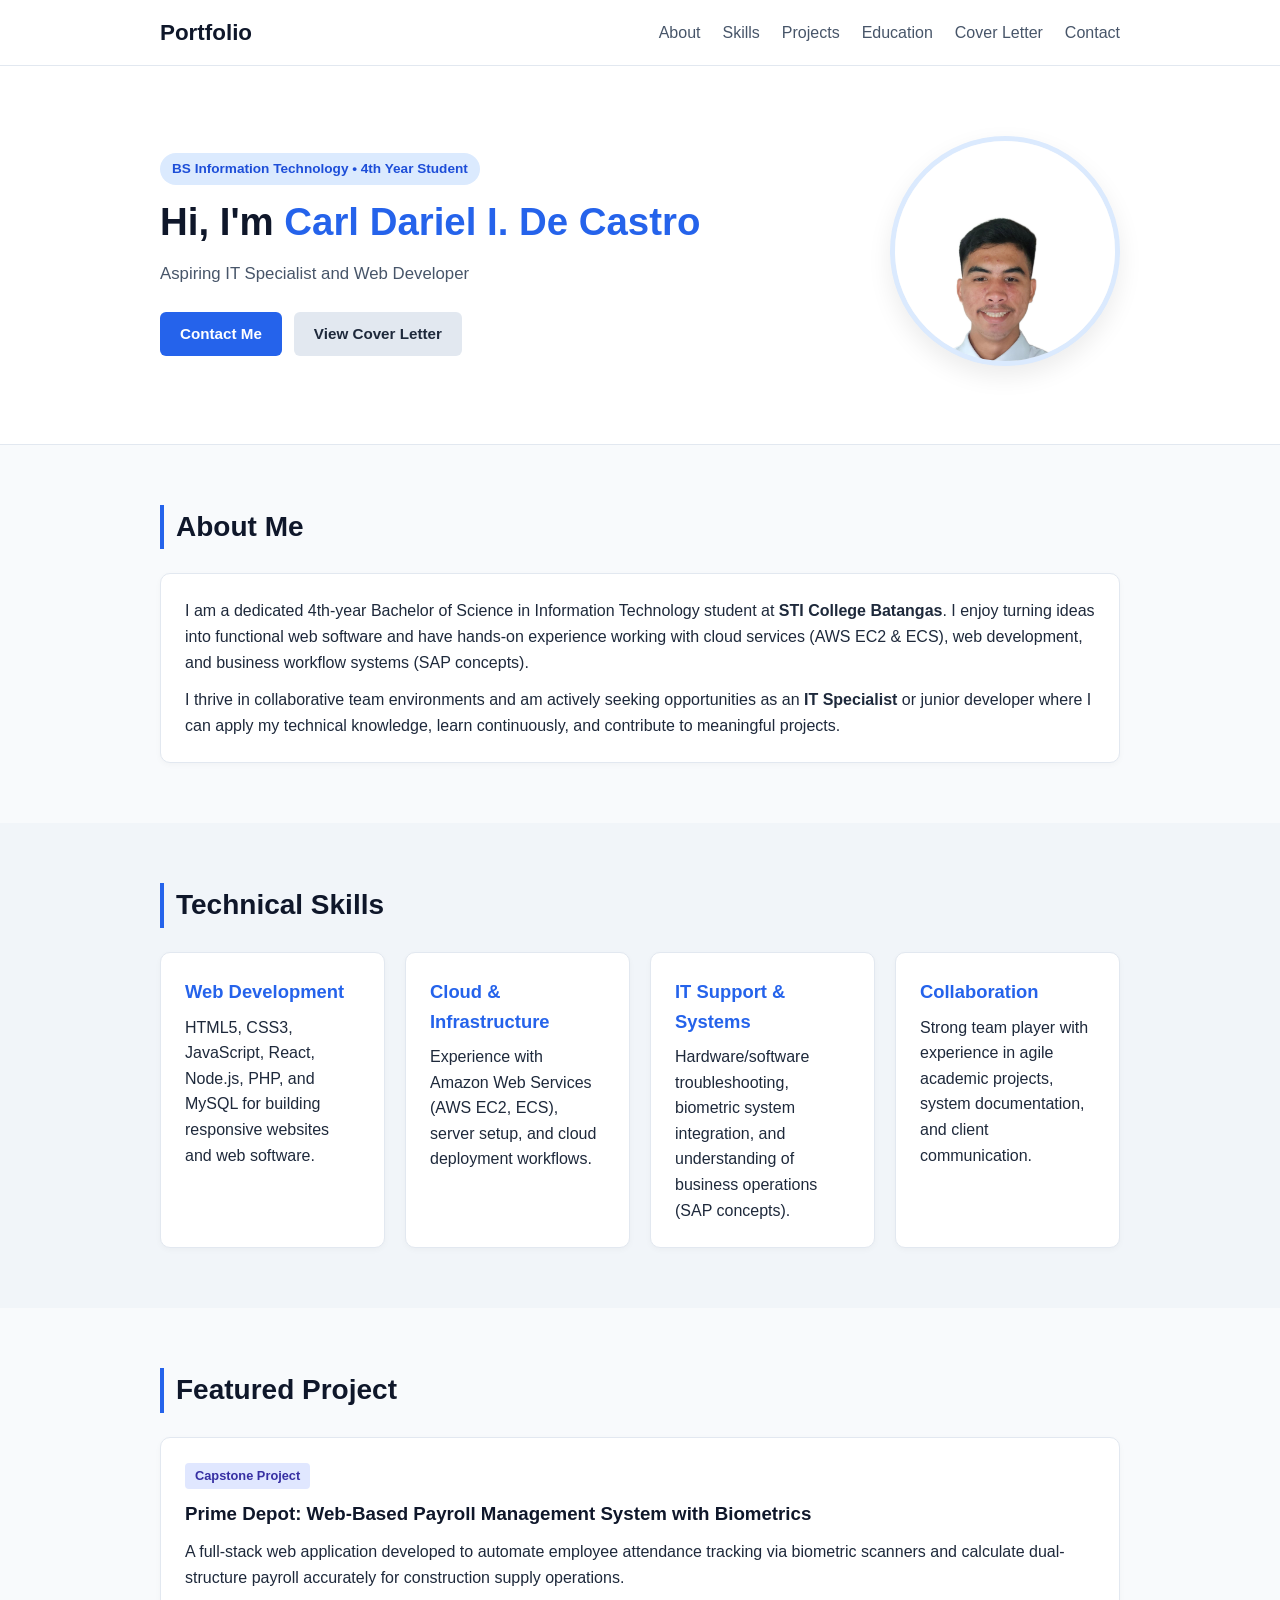
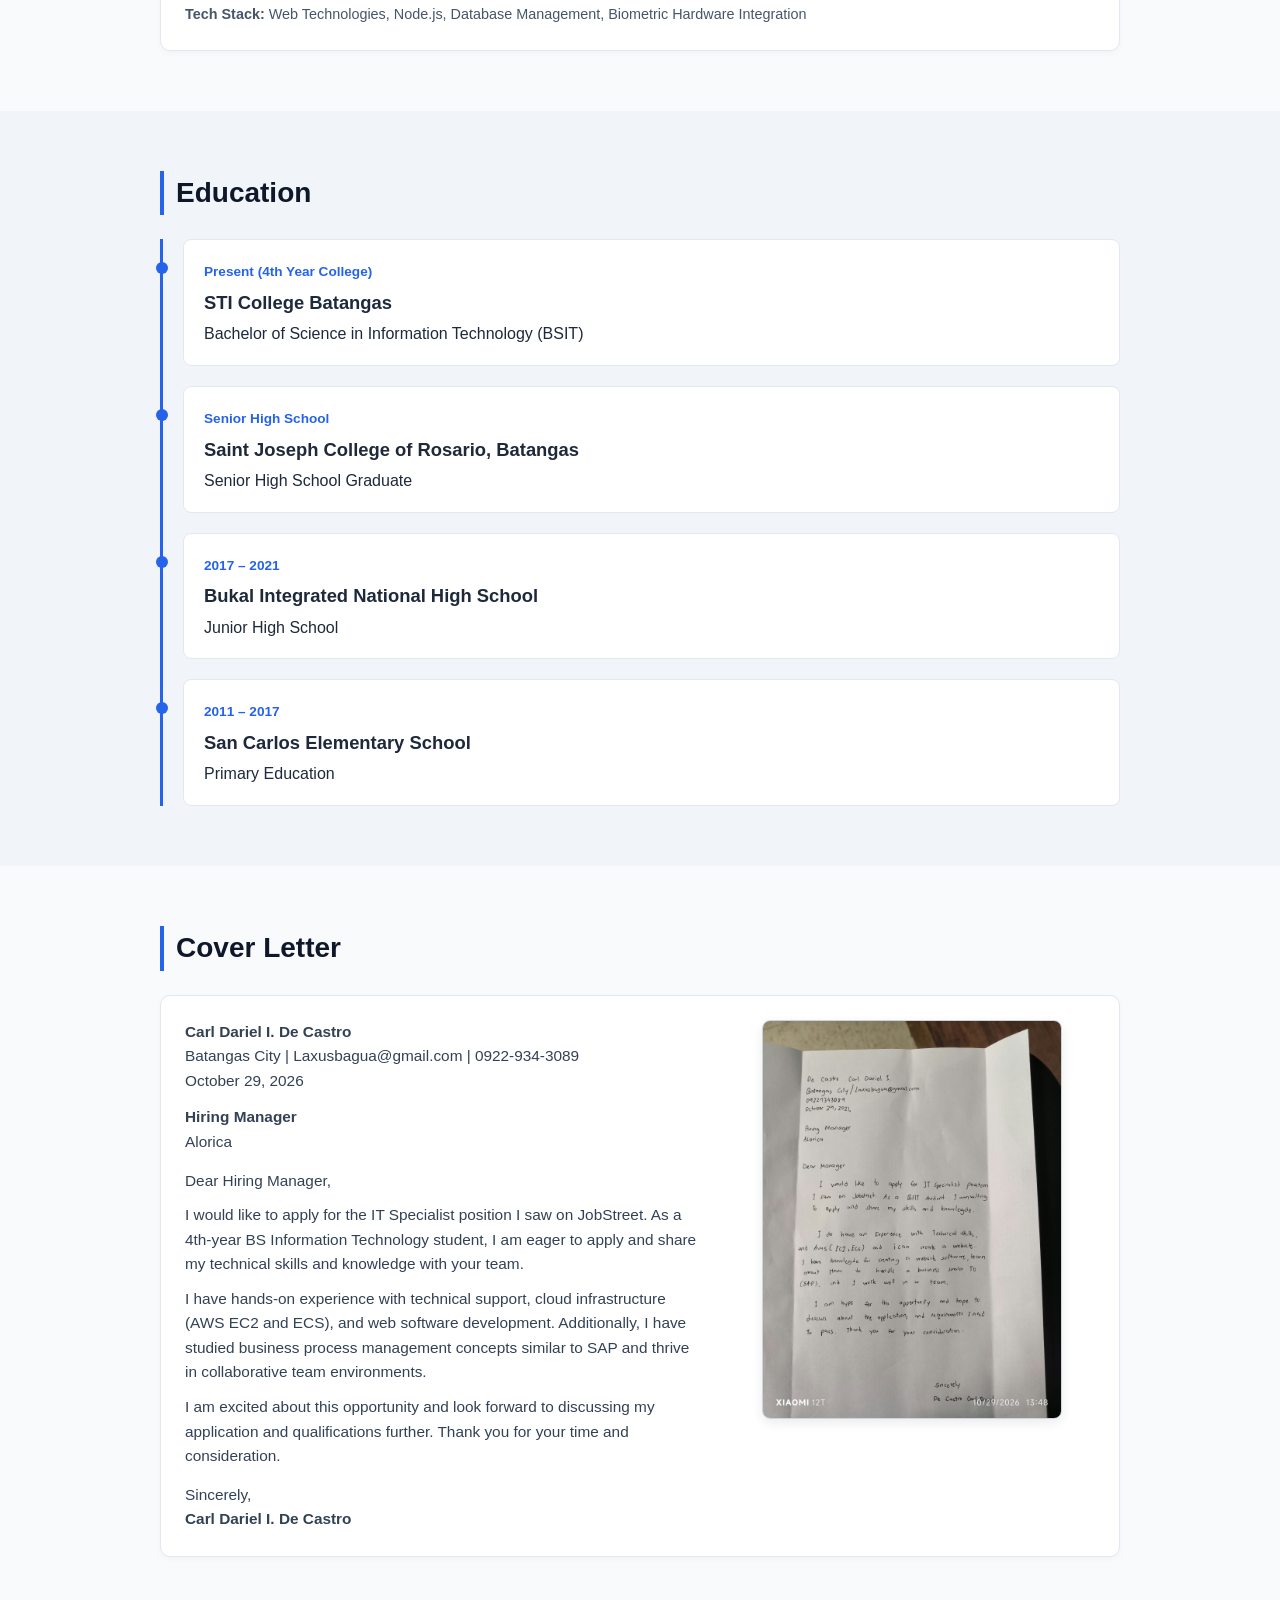
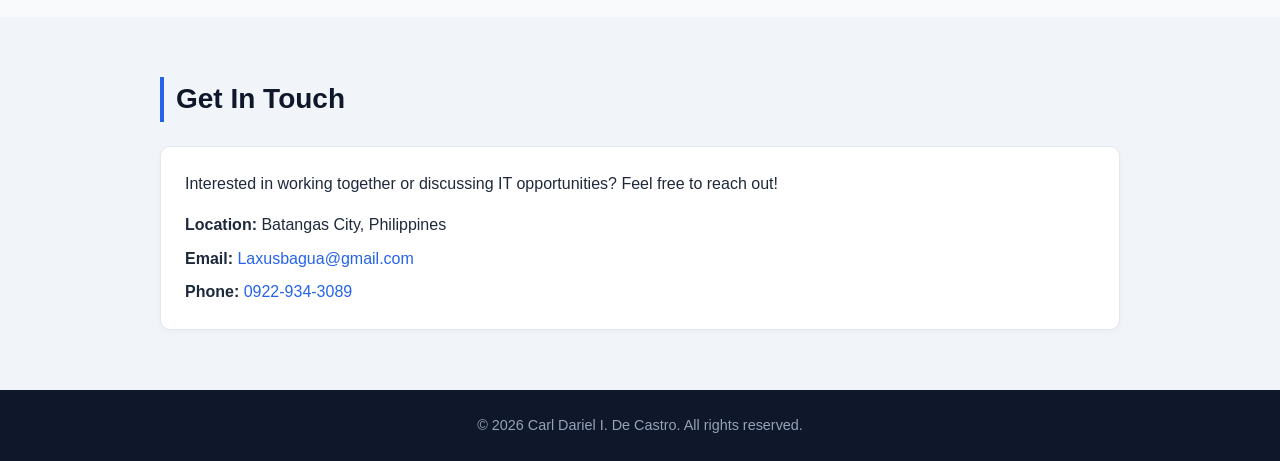
==== index.html @ c3ad3c5e "update portfolio" ====
<!DOCTYPE html>
<html lang="en">
<head>
  <meta charset="UTF-8" />
  <meta name="viewport" content="width=device-width, initial-scale=1.0" />
  <title>Carl Dariel I. De Castro | Portfolio</title>
  <link rel="stylesheet" href="style.css" />
</head>
<body>

  <!-- Navigation -->
  <header class="navbar">
    <div class="container nav-content">
      <a href="#home" class="logo">Portfolio<span></span></a>
      <nav>
        <ul class="nav-links">
          <li><a href="#about">About</a></li>
          <li><a href="#skills">Skills</a></li>
          <li><a href="#projects">Projects</a></li>
          <li><a href="#education">Education</a></li>
          <li><a href="#cover-letter">Cover Letter</a></li>
          <li><a href="#contact">Contact</a></li>
        </ul>
      </nav>
    </div>
  </header>

  <!-- Hero Section -->
  <section id="home" class="hero">
    <div class="container hero-grid">
      <div class="hero-text">
        <p class="badge">BS Information Technology • 4th Year Student</p>
        <h1>Hi, I'm <span>Carl Dariel I. De Castro</span></h1>
        <p class="subtitle">
          Aspiring IT Specialist and Web Developer
        </p>
        <div class="hero-buttons">
          <a href="#contact" class="btn primary">Contact Me</a>
          <a href="#cover-letter" class="btn secondary">View Cover Letter</a>
        </div>
      </div>
      <div class="hero-image">
        <!-- Make sure Profile.jpg is in the same folder -->
        <img src="Profile.jpg" alt="Carl Dariel I. De Castro" />
      </div>
    </div>
  </section>

  <!-- About Section -->
  <section id="about" class="section">
    <div class="container">
      <h2 class="section-title">About Me</h2>
      <div class="card">
        <p>
          I am a dedicated 4th-year Bachelor of Science in Information Technology student at 
          <strong>STI College Batangas</strong>. I enjoy turning ideas into functional web software 
          and have hands-on experience working with cloud services (AWS EC2 & ECS), web development, 
          and business workflow systems (SAP concepts).
        </p>
        <p style="margin-top: 12px;">
          I thrive in collaborative team environments and am actively seeking opportunities as an 
          <strong>IT Specialist</strong> or junior developer where I can apply my technical knowledge, 
          learn continuously, and contribute to meaningful projects.
        </p>
      </div>
    </div>
  </section>

  <!-- Skills Section -->
  <section id="skills" class="section alt-bg">
    <div class="container">
      <h2 class="section-title">Technical Skills</h2>
      <div class="skills-grid">
        <div class="card skill-card">
          <h3>Web Development</h3>
          <p>HTML5, CSS3, JavaScript, React, Node.js, PHP, and MySQL for building responsive websites and web software.</p>
        </div>
        <div class="card skill-card">
          <h3>Cloud & Infrastructure</h3>
          <p>Experience with Amazon Web Services (AWS EC2, ECS), server setup, and cloud deployment workflows.</p>
        </div>
        <div class="card skill-card">
          <h3>IT Support & Systems</h3>
          <p>Hardware/software troubleshooting, biometric system integration, and understanding of business operations (SAP concepts).</p>
        </div>
        <div class="card skill-card">
          <h3>Collaboration</h3>
          <p>Strong team player with experience in agile academic projects, system documentation, and client communication.</p>
        </div>
      </div>
    </div>
  </section>

  <!-- Projects Section -->
  <section id="projects" class="section">
    <div class="container">
      <h2 class="section-title">Featured Project</h2>
      <div class="card project-card">
        <span class="tag">Capstone Project</span>
        <h3>Prime Depot: Web-Based Payroll Management System with Biometrics</h3>
        <p>
          A full-stack web application developed to automate employee attendance tracking via biometric scanners 
          and calculate dual-structure payroll accurately for construction supply operations.
        </p>
        <p class="tech-stack"><strong>Tech Stack:</strong> Web Technologies, Node.js, Database Management, Biometric Hardware Integration</p>
      </div>
    </div>
  </section>

  <!-- Education Timeline -->
  <section id="education" class="section alt-bg">
    <div class="container">
      <h2 class="section-title">Education</h2>
      <div class="timeline">
        <div class="timeline-item">
          <span class="year">Present (4th Year College)</span>
          <h3>STI College Batangas</h3>
          <p>Bachelor of Science in Information Technology (BSIT)</p>
        </div>
        <div class="timeline-item">
          <span class="year">Senior High School</span>
          <h3>Saint Joseph College of Rosario, Batangas</h3>
          <p>Senior High School Graduate</p>
        </div>
        <div class="timeline-item">
          <span class="year">2017 – 2021</span>
          <h3>Bukal Integrated National High School</h3>
          <p>Junior High School</p>
        </div>
        <div class="timeline-item">
          <span class="year">2011 – 2017</span>
          <h3>San Carlos Elementary School</h3>
          <p>Primary Education</p>
        </div>
      </div>
    </div>
  </section>

  <!-- Cover Letter Section -->
  <section id="cover-letter" class="section">
    <div class="container">
      <h2 class="section-title">Cover Letter</h2>
      <div class="card cover-letter-grid">
        <div class="letter-text">
          <p class="letter-meta">
            <strong>Carl Dariel I. De Castro</strong><br />
            Batangas City | Laxusbagua@gmail.com | 0922-934-3089<br />
            October 29, 2026
          </p>
          <p class="letter-meta" style="margin-top: 12px;">
            <strong>Hiring Manager</strong><br />
            Alorica
          </p>
          <p style="margin-top: 14px;">Dear Hiring Manager,</p>
          <p style="margin-top: 10px;">
            I would like to apply for the IT Specialist position I saw on JobStreet. As a 4th-year BS Information Technology student, I am eager to apply and share my technical skills and knowledge with your team.
          </p>
          <p style="margin-top: 10px;">
            I have hands-on experience with technical support, cloud infrastructure (AWS EC2 and ECS), and web software development. Additionally, I have studied business process management concepts similar to SAP and thrive in collaborative team environments.
          </p>
          <p style="margin-top: 10px;">
            I am excited about this opportunity and look forward to discussing my application and qualifications further. Thank you for your time and consideration.
          </p>
          <p style="margin-top: 14px;">
            Sincerely,<br />
            <strong>Carl Dariel I. De Castro</strong>
          </p>
        </div>

        <div class="letter-image">
            <img src="coverletter.jpg" alt="Handwritten Cover Letter" />
          </a>
        </div>
      </div>
    </div>
  </section>

  <!-- Contact Section -->
  <section id="contact" class="section alt-bg">
    <div class="container">
      <h2 class="section-title">Get In Touch</h2>
      <div class="card contact-card">
        <p>Interested in working together or discussing IT opportunities? Feel free to reach out!</p>
        <div class="contact-info">
          <p><strong>Location:</strong> Batangas City, Philippines</p>
          <p><strong>Email:</strong> <a href="mailto:Laxusbagua@gmail.com">Laxusbagua@gmail.com</a></p>
          <p><strong>Phone:</strong> <a href="tel:09229343089">0922-934-3089</a></p>
        </div>
      </div>
    </div>
  </section>

  <!-- Footer -->
  <footer>
    <p>&copy; 2026 Carl Dariel I. De Castro. All rights reserved.</p>
  </footer>

</body>
</html>
---- style.css ----
/* Reset & Base Styles */
* {
  margin: 0;
  padding: 0;
  box-sizing: border-box;
  font-family: 'Segoe UI', Tahoma, Geneva, Verdana, sans-serif;
}

html {
  scroll-behavior: smooth;
}

body {
  background-color: #f8fafc;
  color: #1e293b;
  line-height: 1.6;
}

.container {
  max-width: 1000px;
  margin: 0 auto;
  padding: 0 20px;
}

/* Navbar */
.navbar {
  background: #ffffff;
  border-bottom: 1px solid #e2e8f0;
  position: sticky;
  top: 0;
  z-index: 100;
}

.nav-content {
  display: flex;
  justify-content: space-between;
  align-items: center;
  height: 65px;
}

.logo {
  font-size: 1.4rem;
  font-weight: 700;
  color: #0f172a;
  text-decoration: none;
}

.logo span {
  color: #2563eb;
}

.nav-links {
  list-style: none;
  display: flex;
  gap: 22px;
}

.nav-links a {
  text-decoration: none;
  color: #475569;
  font-weight: 500;
  transition: color 0.2s;
}

.nav-links a:hover {
  color: #2563eb;
}

/* Hero Section */
.hero {
  padding: 70px 0;
  background: #ffffff;
  border-bottom: 1px solid #e2e8f0;
}

.hero-grid {
  display: flex;
  align-items: center;
  justify-content: space-between;
  gap: 40px;
  flex-wrap: wrap;
}

.hero-text {
  flex: 1;
  min-width: 280px;
}

.badge {
  display: inline-block;
  background: #dbeafe;
  color: #1d4ed8;
  padding: 5px 12px;
  border-radius: 20px;
  font-size: 0.85rem;
  font-weight: 600;
  margin-bottom: 14px;
}

.hero-text h1 {
  font-size: 2.4rem;
  color: #0f172a;
  line-height: 1.2;
  margin-bottom: 16px;
}

.hero-text h1 span {
  color: #2563eb;
}

.subtitle {
  font-size: 1.05rem;
  color: #475569;
  margin-bottom: 24px;
}

.hero-buttons {
  display: flex;
  gap: 12px;
}

.btn {
  padding: 10px 20px;
  border-radius: 6px;
  text-decoration: none;
  font-weight: 600;
  font-size: 0.95rem;
  transition: 0.2s;
}

.btn.primary {
  background: #2563eb;
  color: #ffffff;
}

.btn.primary:hover {
  background: #1d4ed8;
}

.btn.secondary {
  background: #e2e8f0;
  color: #1e293b;
}

.btn.secondary:hover {
  background: #cbd5e1;
}

.hero-image img {
  width: 230px;
  height: 230px;
  object-fit: cover;
  object-position: top;
  border-radius: 50%;
  border: 5px solid #dbeafe;
  box-shadow: 0 10px 25px rgba(0, 0, 0, 0.08);
  background-color: #f1f5f9;
}

/* Sections & Cards */
.section {
  padding: 60px 0;
}

.alt-bg {
  background: #f1f5f9;
}

.section-title {
  font-size: 1.75rem;
  color: #0f172a;
  margin-bottom: 24px;
  border-left: 4px solid #2563eb;
  padding-left: 12px;
}

.card {
  background: #ffffff;
  padding: 24px;
  border-radius: 10px;
  border: 1px solid #e2e8f0;
  box-shadow: 0 2px 6px rgba(0, 0, 0, 0.03);
}

/* Skills Grid */
.skills-grid {
  display: grid;
  grid-template-columns: repeat(auto-fit, minmax(220px, 1fr));
  gap: 20px;
}

.skill-card h3 {
  color: #2563eb;
  margin-bottom: 8px;
  font-size: 1.15rem;
}

/* Project Card */
.tag {
  display: inline-block;
  background: #e0e7ff;
  color: #3730a3;
  font-size: 0.8rem;
  font-weight: 600;
  padding: 3px 10px;
  border-radius: 4px;
  margin-bottom: 10px;
}

.project-card h3 {
  margin-bottom: 10px;
  color: #0f172a;
}

.tech-stack {
  margin-top: 12px;
  font-size: 0.9rem;
  color: #475569;
}

/* Education Timeline */
.timeline {
  border-left: 3px solid #2563eb;
  padding-left: 20px;
  display: flex;
  flex-direction: column;
  gap: 20px;
}

.timeline-item {
  background: #ffffff;
  padding: 18px 20px;
  border-radius: 8px;
  border: 1px solid #e2e8f0;
  position: relative;
}

.timeline-item::before {
  content: '';
  width: 12px;
  height: 12px;
  background: #2563eb;
  border-radius: 50%;
  position: absolute;
  left: -28px;
  top: 22px;
}

.year {
  font-size: 0.85rem;
  font-weight: 600;
  color: #2563eb;
}

.timeline-item h3 {
  font-size: 1.15rem;
  margin: 4px 0;
}

/* Contact */
.contact-info {
  margin-top: 16px;
  display: flex;
  flex-direction: column;
  gap: 8px;
}

.contact-info a {
  color: #2563eb;
  text-decoration: none;
}

.contact-info a:hover {
  text-decoration: underline;
}

/* Footer */
footer {
  text-align: center;
  padding: 24px;
  background: #0f172a;
  color: #94a3b8;
  font-size: 0.9rem;
}

/* Mobile Adjustments */
@media (max-width: 650px) {
  .nav-links {
    display: none;
  }
  .hero-grid {
    flex-direction: column-reverse;
    text-align: center;
  }
  .hero-buttons {
    justify-content: center;
  }
}
/* Cover Letter Layout */
.cover-letter-grid {
  display: flex;
  gap: 30px;
  align-items: flex-start;
  flex-wrap: wrap;
}

.letter-text {
  flex: 1.4;
  min-width: 280px;
  font-size: 0.96rem;
  color: #334155;
}

.letter-image {
  flex: 1;
  min-width: 240px;
  text-align: center;
}

.letter-image img {
  width: 100%;
  max-width: 300px;
  border-radius: 8px;
  border: 1px solid #cbd5e1;
  box-shadow: 0 4px 12px rgba(0, 0, 0, 0.08);
  transition: transform 0.2s;
}

.letter-image img:hover {
  transform: scale(1.02);
}

.caption {
  font-size: 0.8rem;
  color: #64748b;
  margin-top: 8px;
}
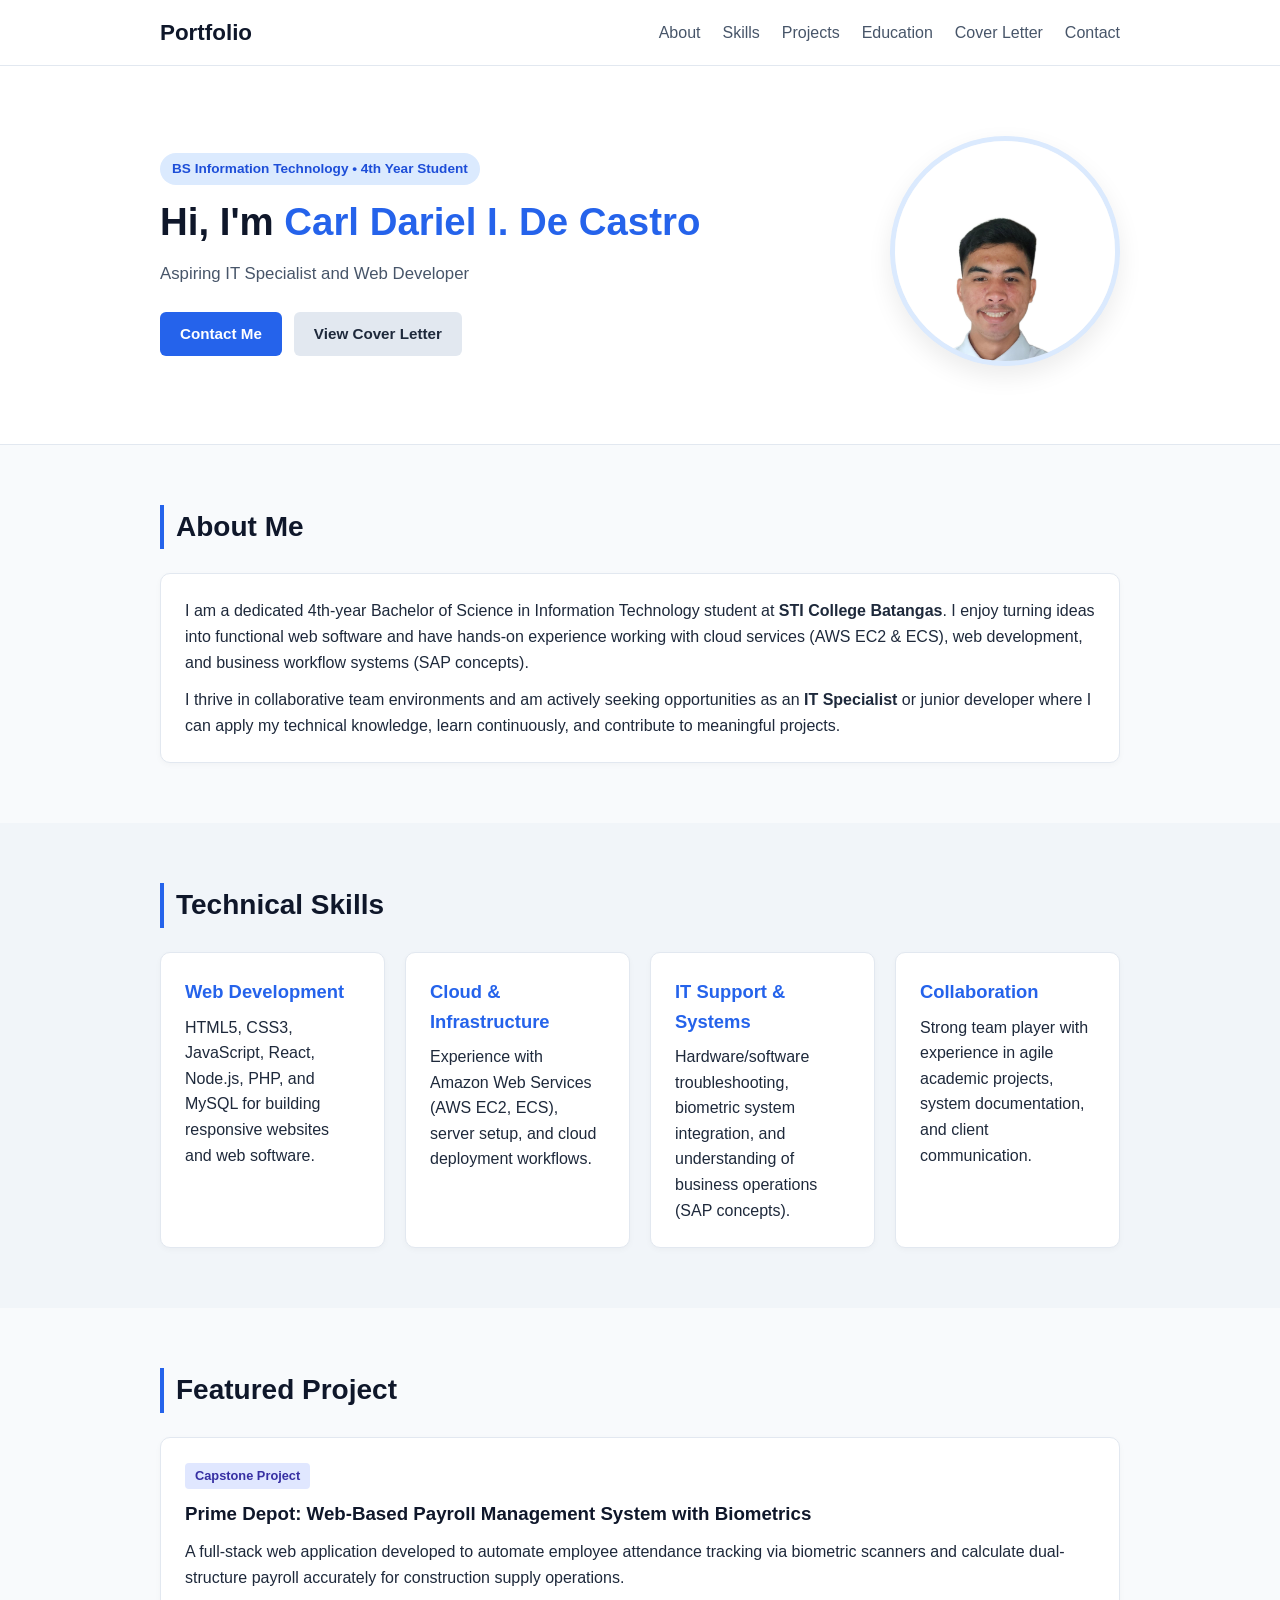
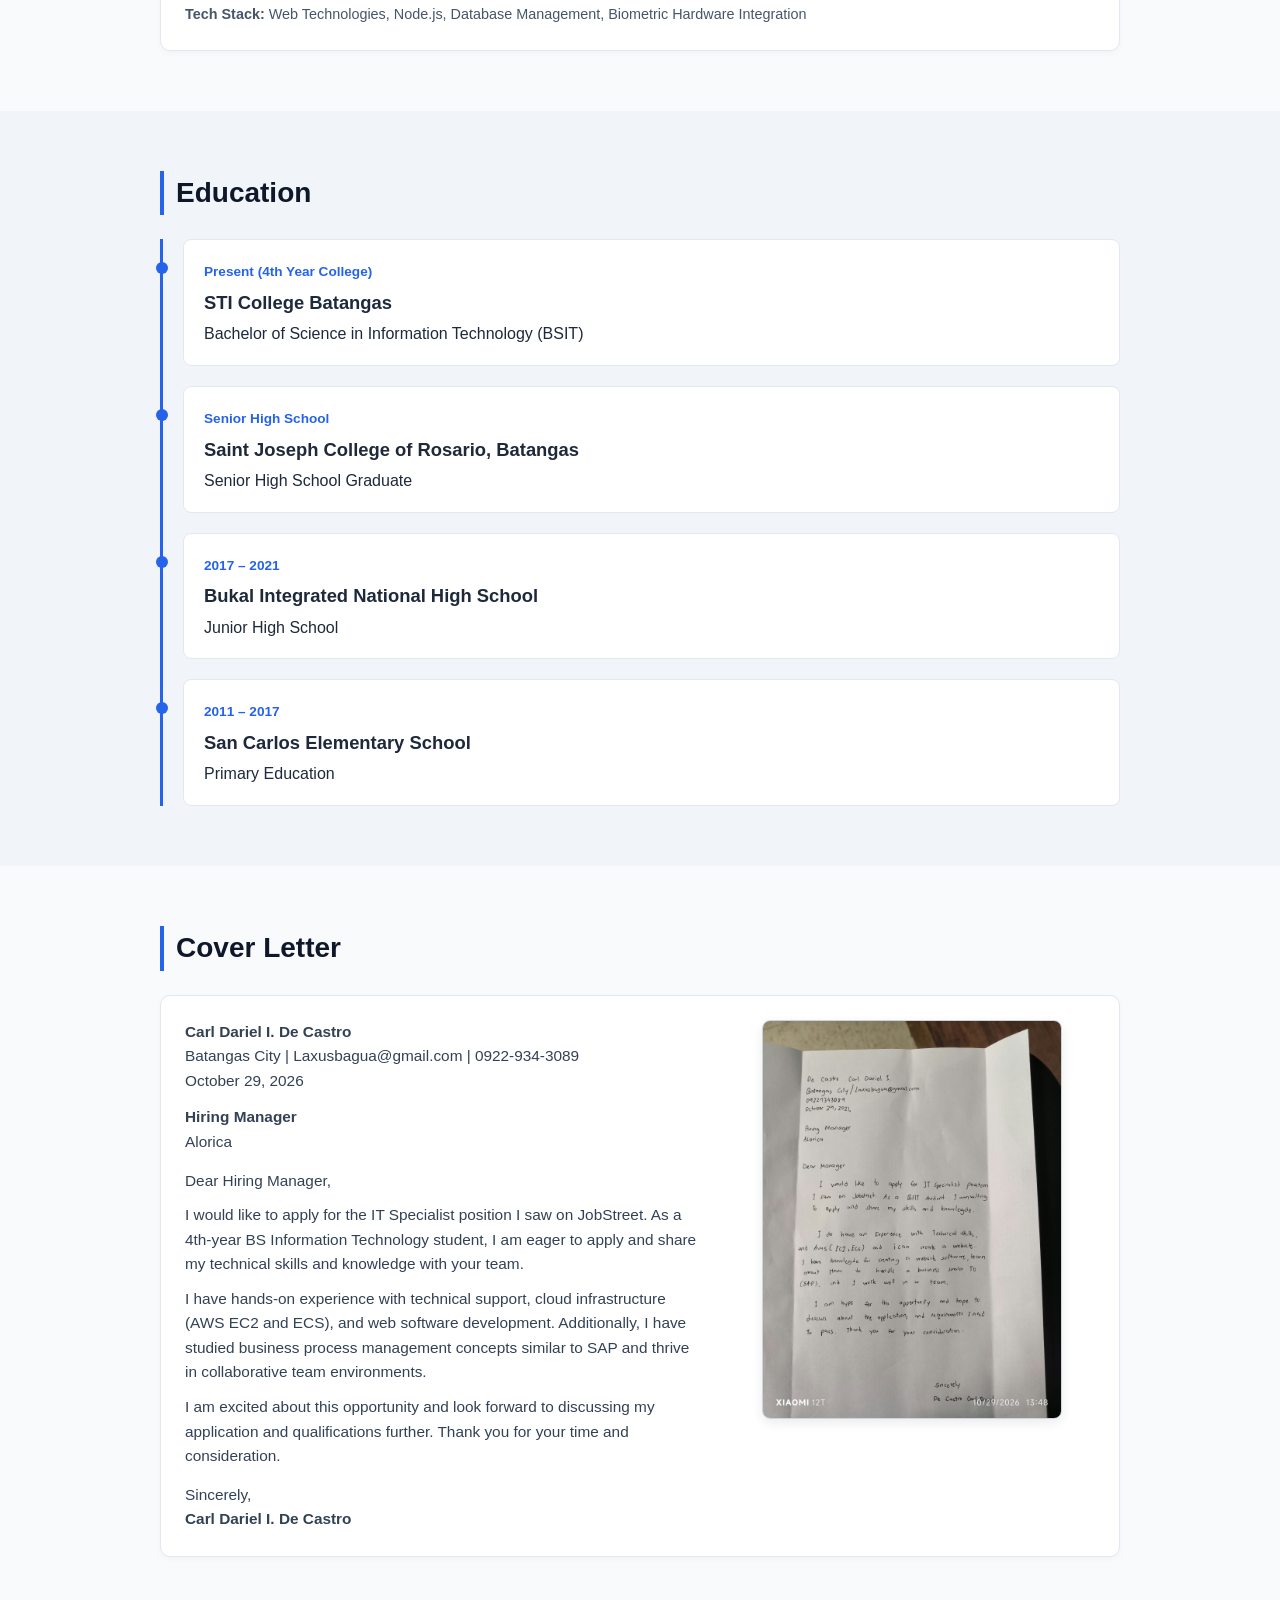
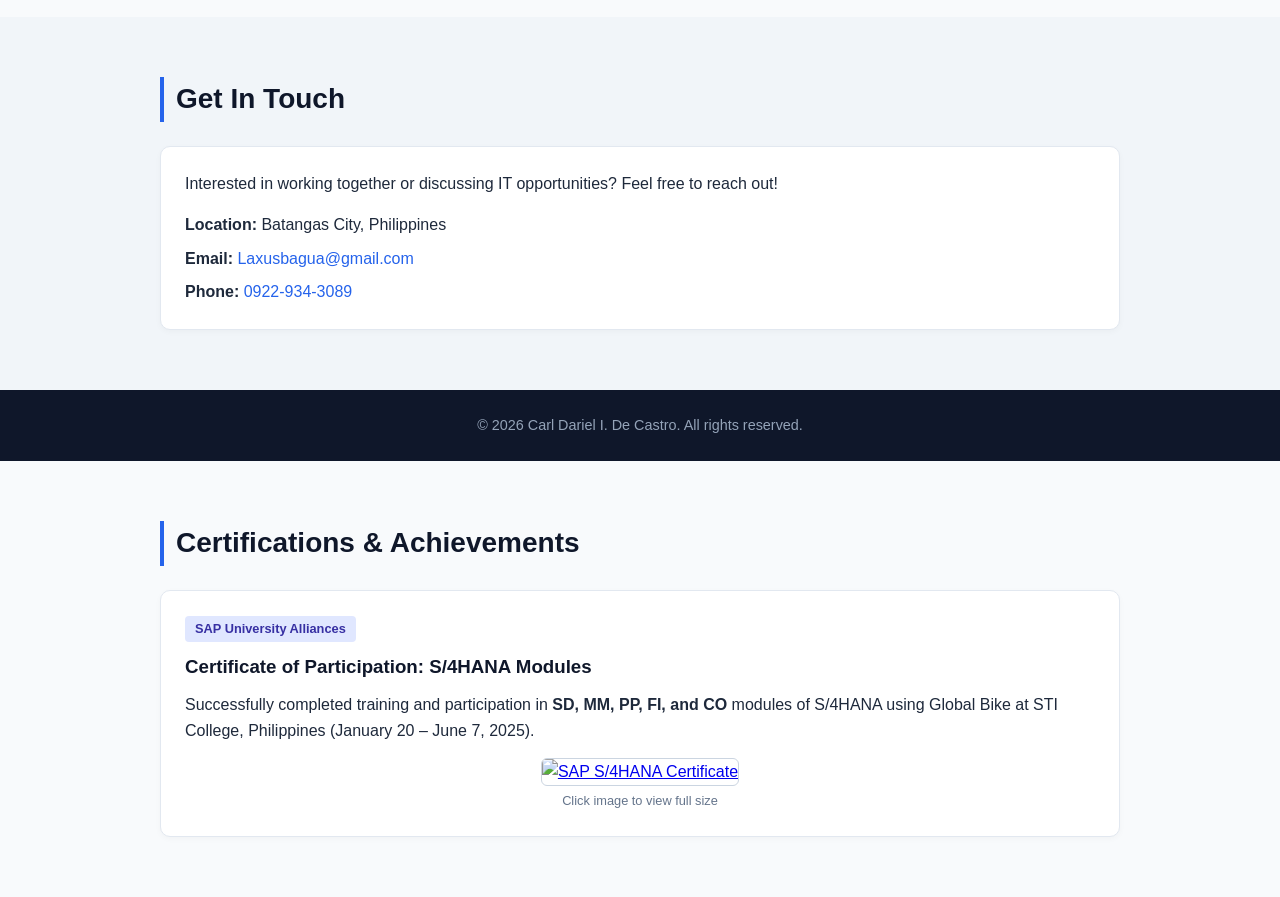
==== commit d4ea8c8f: "Add SAP S4HANA achievement certificate" ====
--- a/index.html
+++ b/index.html
@@ -195,5 +195,28 @@
     <p>&copy; 2026 Carl Dariel I. De Castro. All rights reserved.</p>
   </footer>
 
+  <!-- Achievements Section -->
+  <section id="achievements" class="section">
+    <div class="container">
+      <h2 class="section-title">Certifications & Achievements</h2>
+      <div class="card project-card">
+        <span class="tag">SAP University Alliances</span>
+        <h3>Certificate of Participation: S/4HANA Modules</h3>
+        <p>
+          Successfully completed training and participation in <strong>SD, MM, PP, FI, and CO</strong> modules 
+          of S/4HANA using Global Bike at STI College, Philippines (January 20 – June 7, 2025).
+        </p>
+        
+        <!-- Achievement Image Preview -->
+        <div style="margin-top: 15px; text-align: center;">
+          <a href="achievement.jpg" target="_blank" title="Click to view full certificate">
+            <img src="achievement.jpg" alt="SAP S/4HANA Certificate" style="width: 100%; max-width: 450px; border-radius: 6px; border: 1px solid #cbd5e1;" />
+          </a>
+          <p style="font-size: 0.8rem; color: #64748b; margin-top: 5px;">Click image to view full size</p>
+        </div>
+      </div>
+    </div>
+  </section>
+
 </body>
 </html>
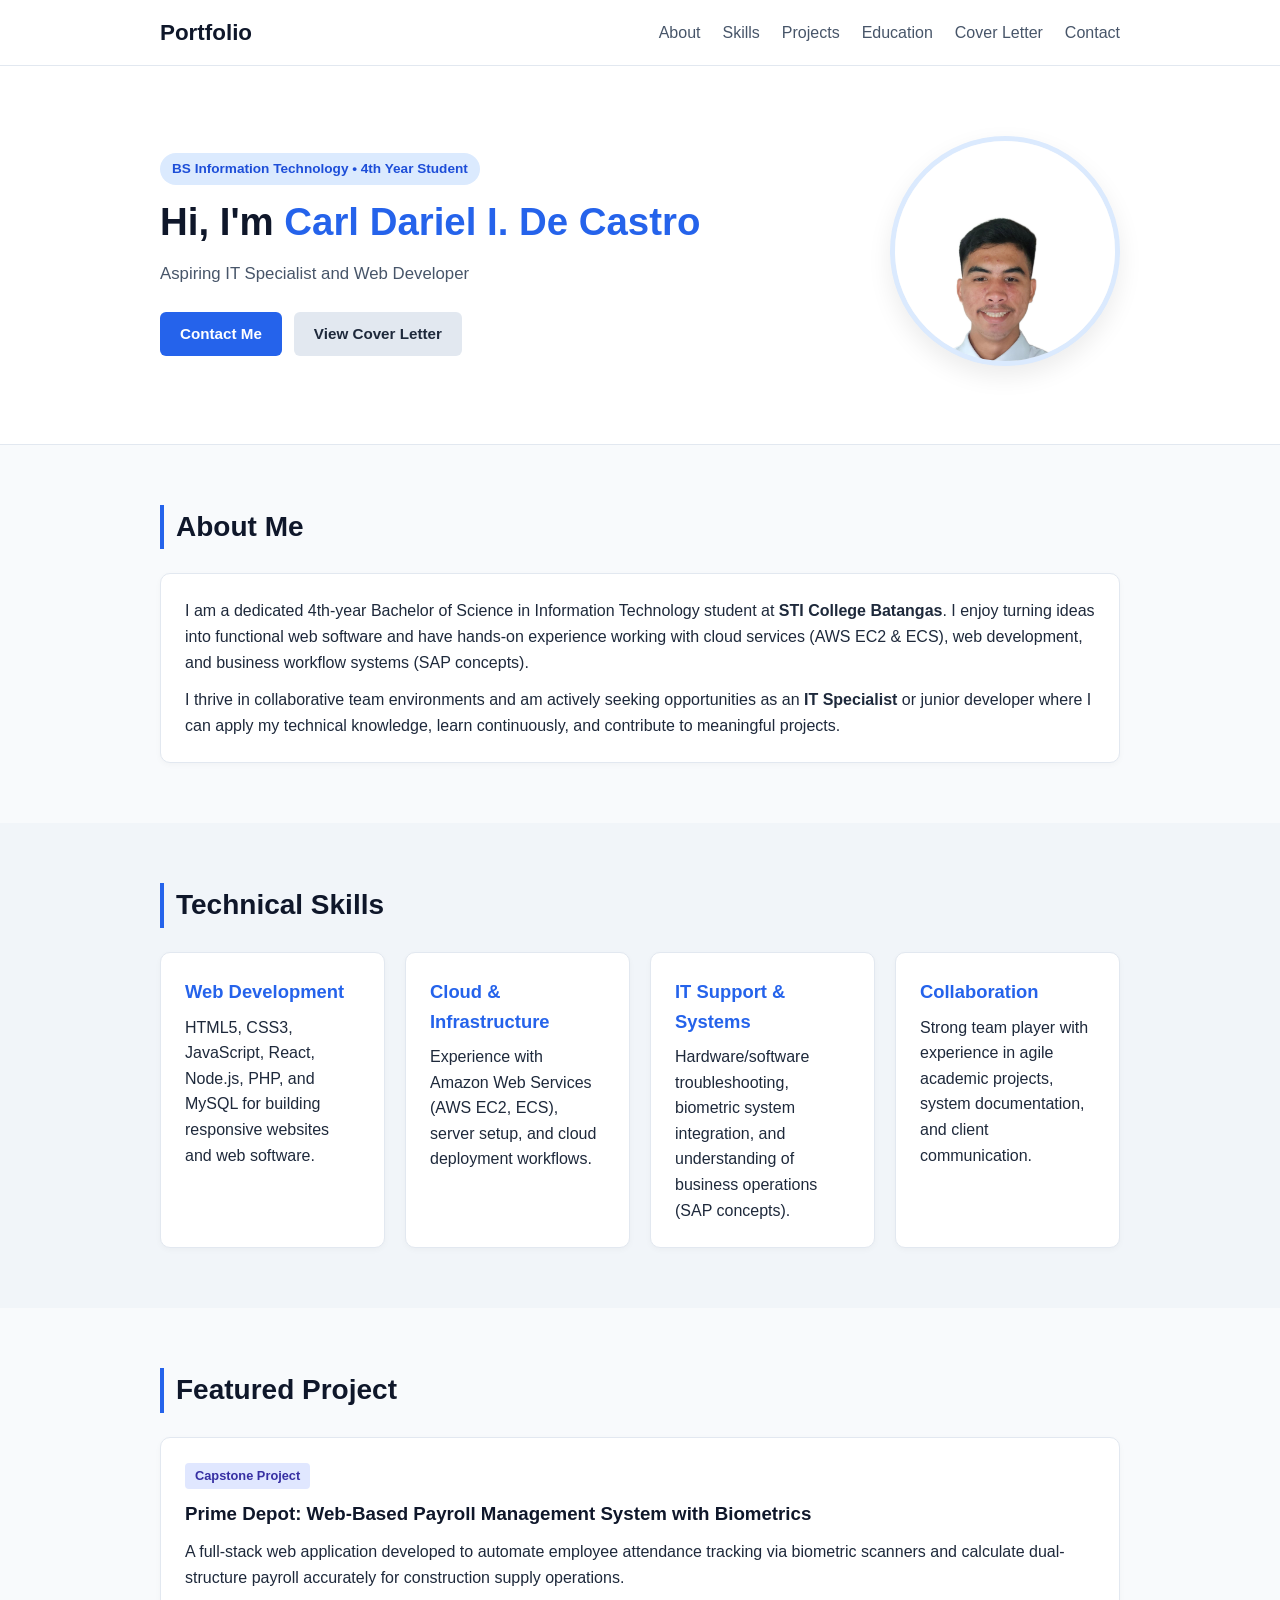
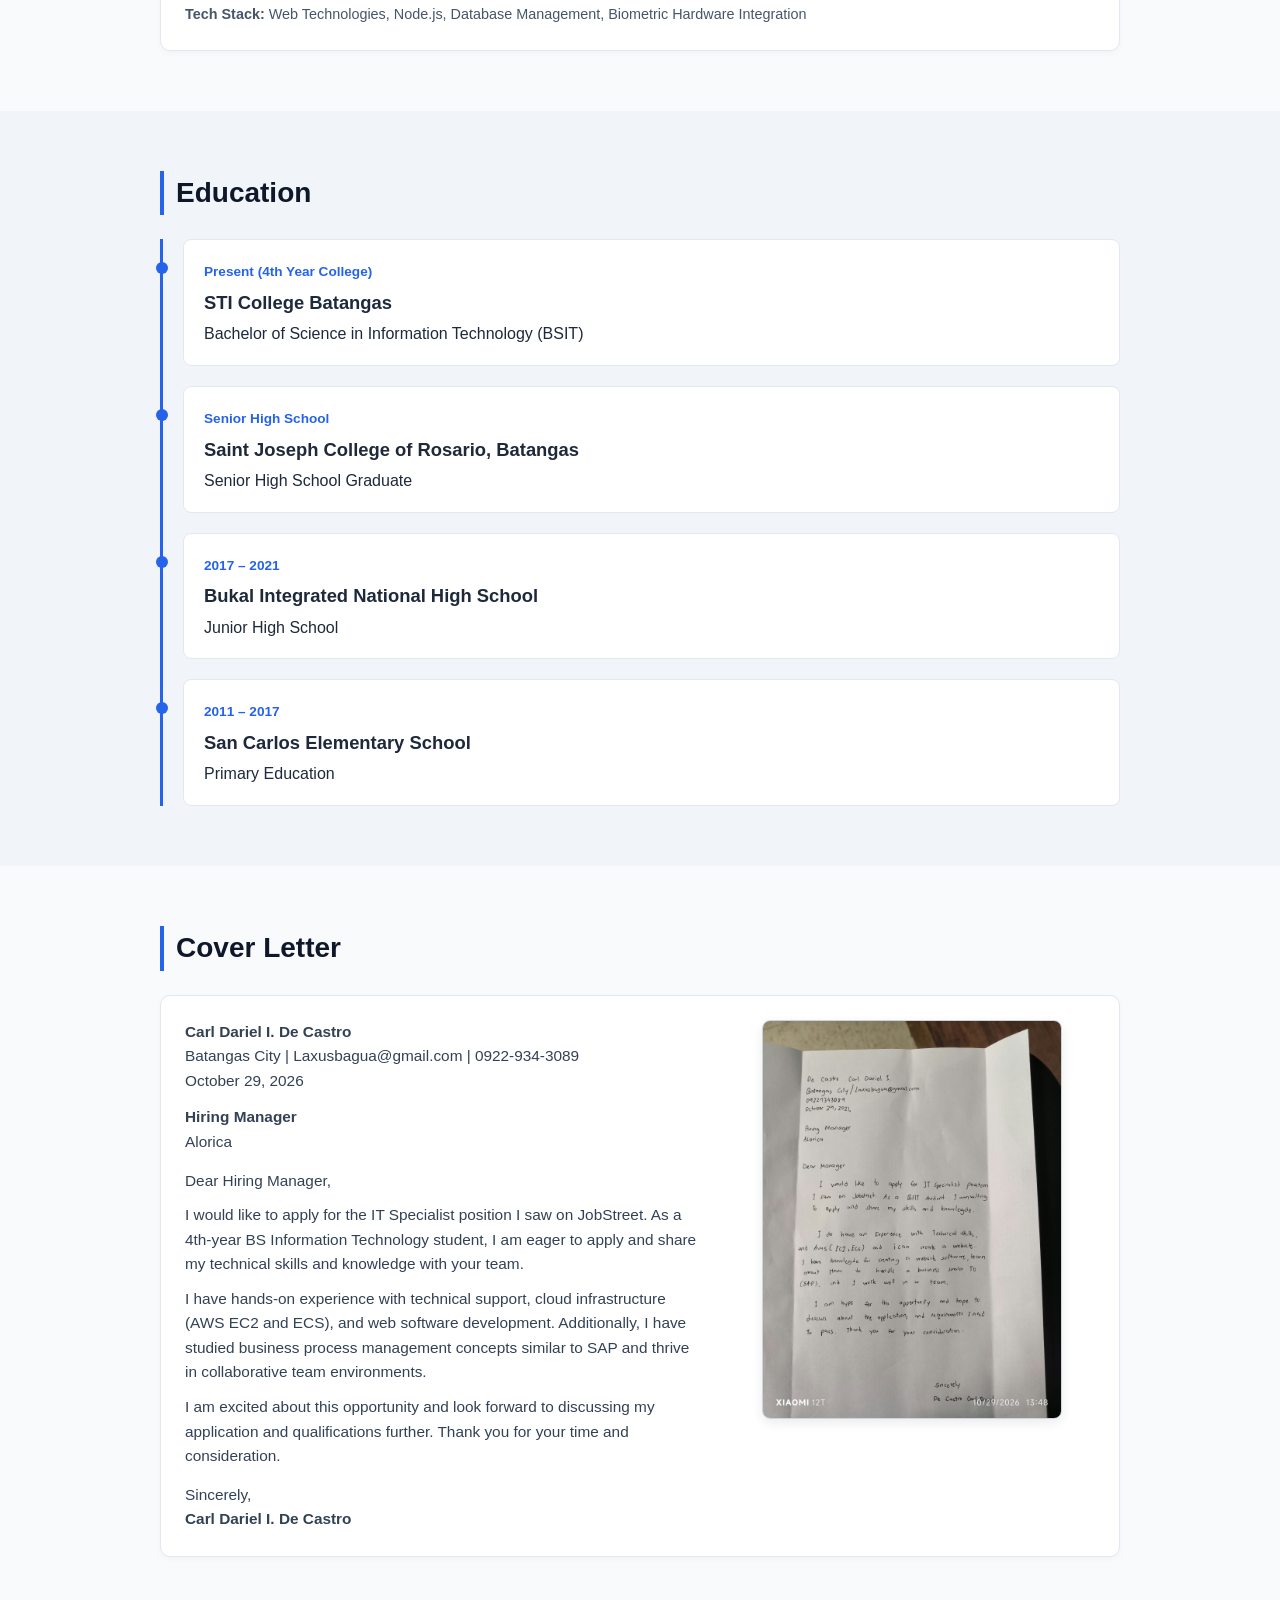
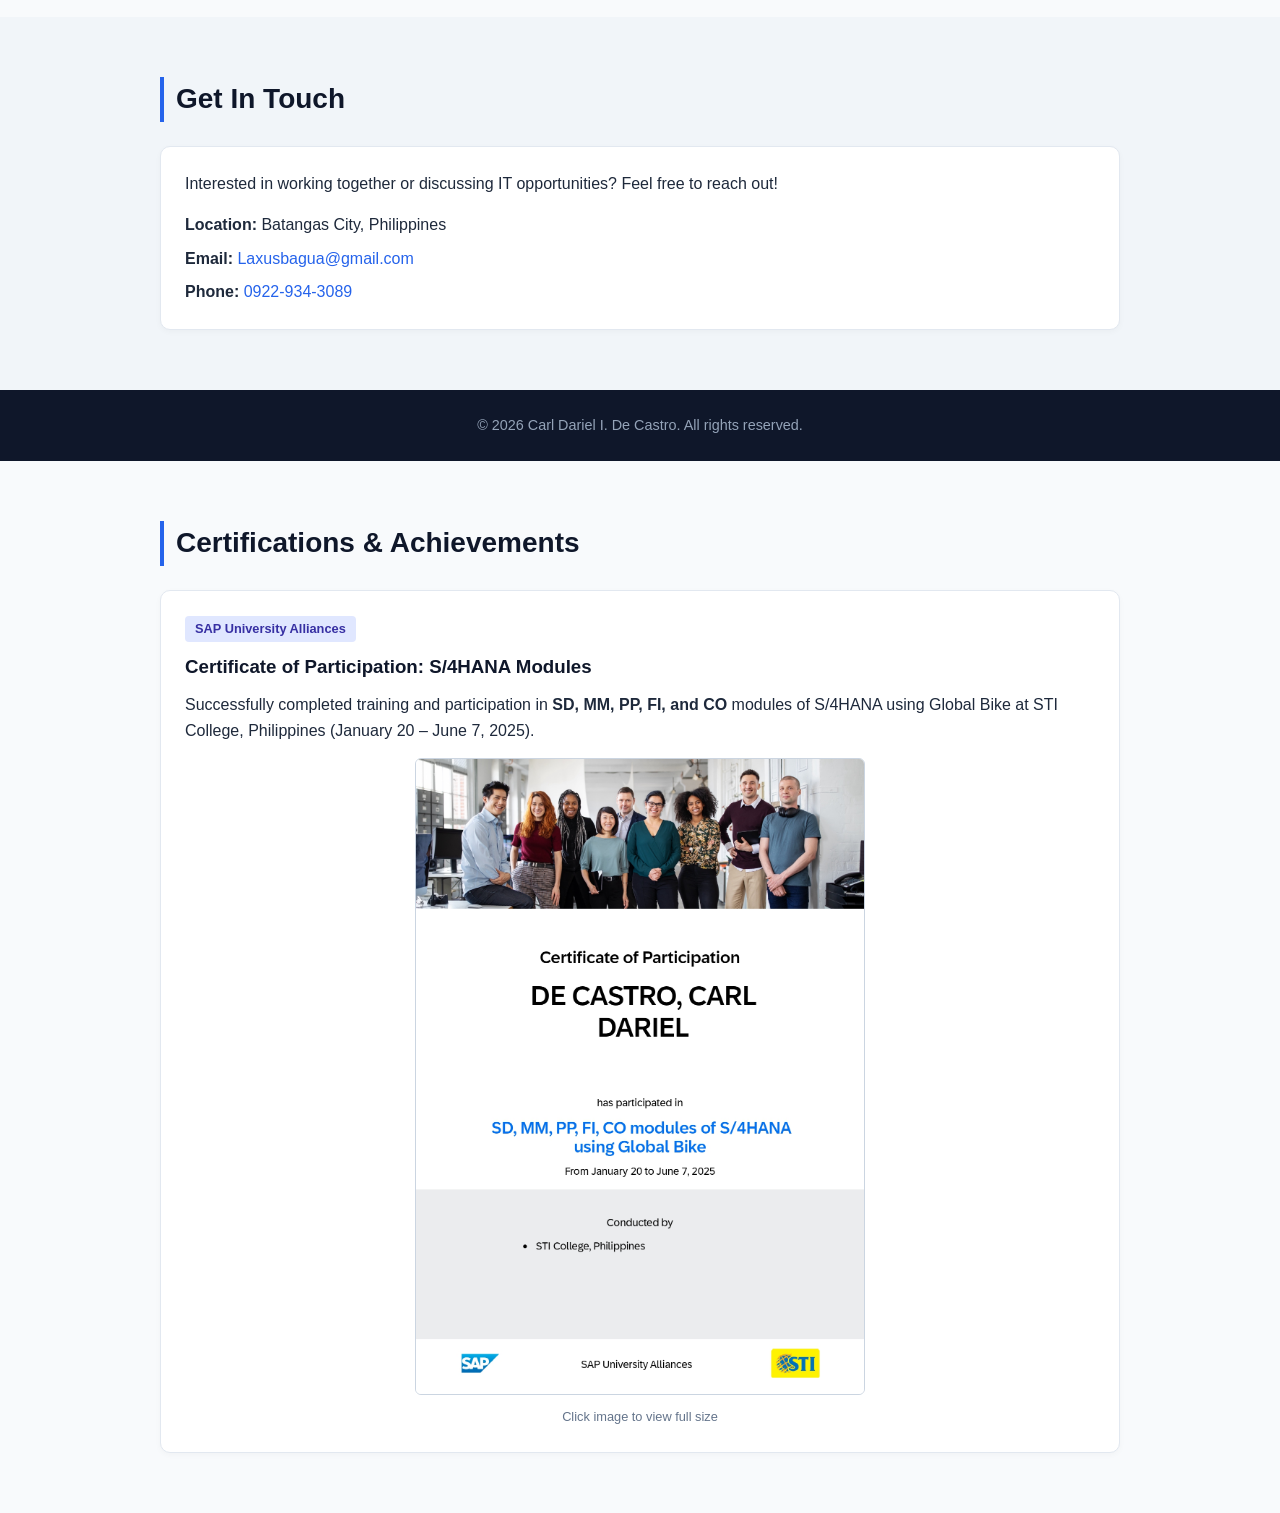
==== commit 30967a0f: "update achievement" ====
--- a/index.html
+++ b/index.html
@@ -210,7 +210,7 @@
         <!-- Achievement Image Preview -->
         <div style="margin-top: 15px; text-align: center;">
           <a href="achievement.jpg" target="_blank" title="Click to view full certificate">
-            <img src="achievement.jpg" alt="SAP S/4HANA Certificate" style="width: 100%; max-width: 450px; border-radius: 6px; border: 1px solid #cbd5e1;" />
+            <img src="SAP.jpg" alt="SAP S/4HANA Certificate" style="width: 100%; max-width: 450px; border-radius: 6px; border: 1px solid #cbd5e1;" />
           </a>
           <p style="font-size: 0.8rem; color: #64748b; margin-top: 5px;">Click image to view full size</p>
         </div>
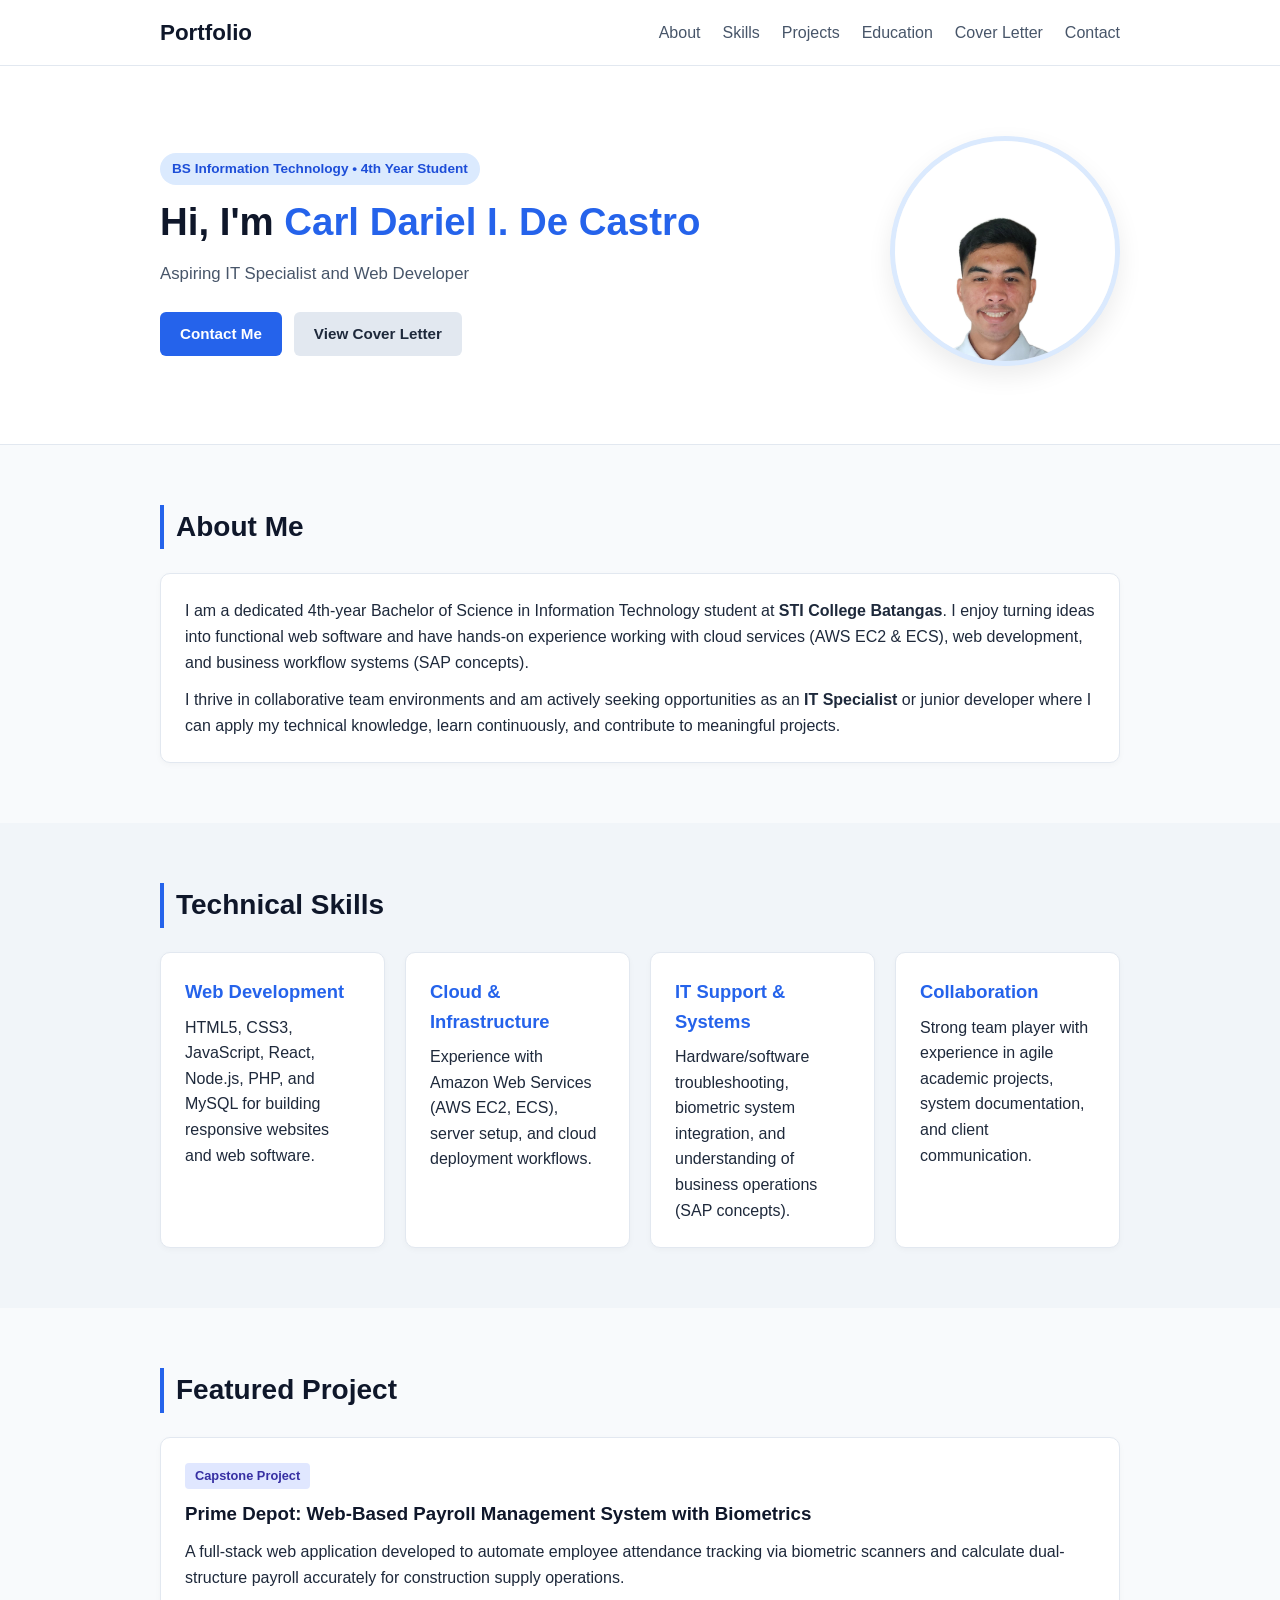
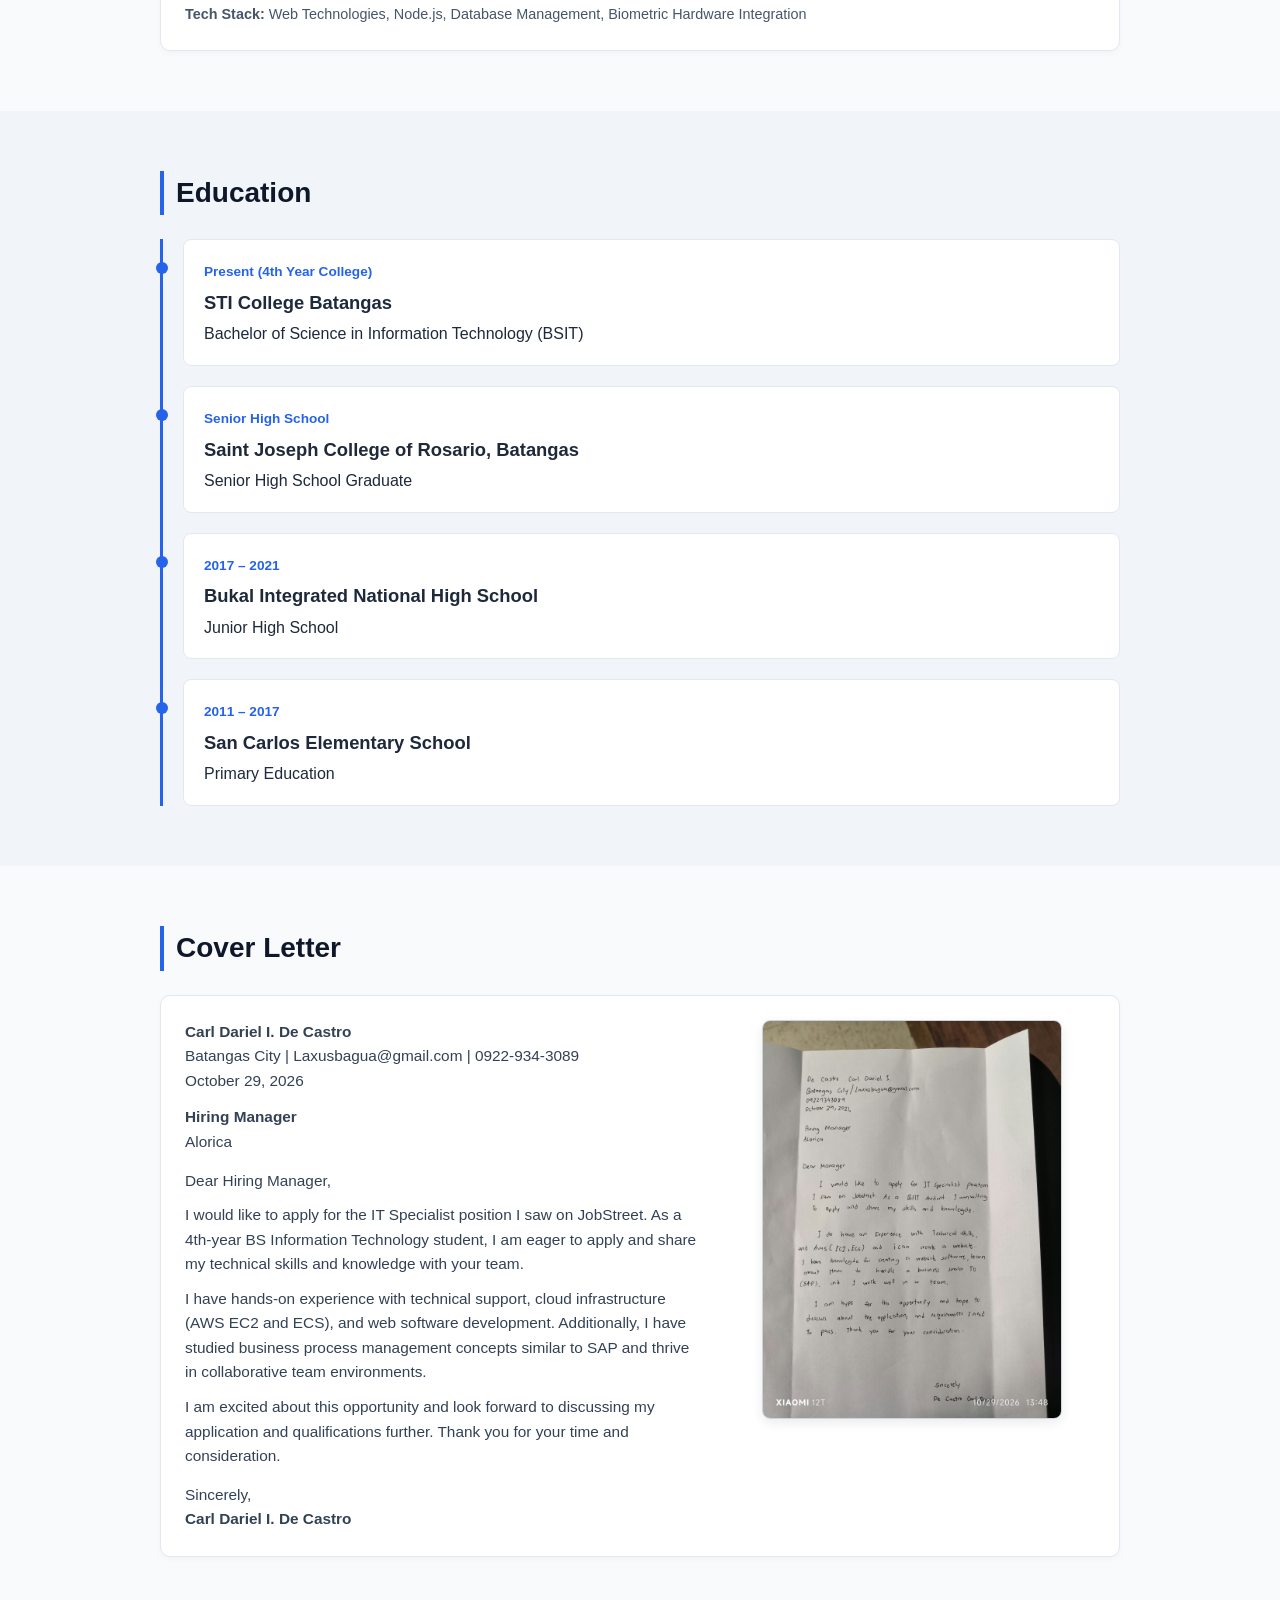
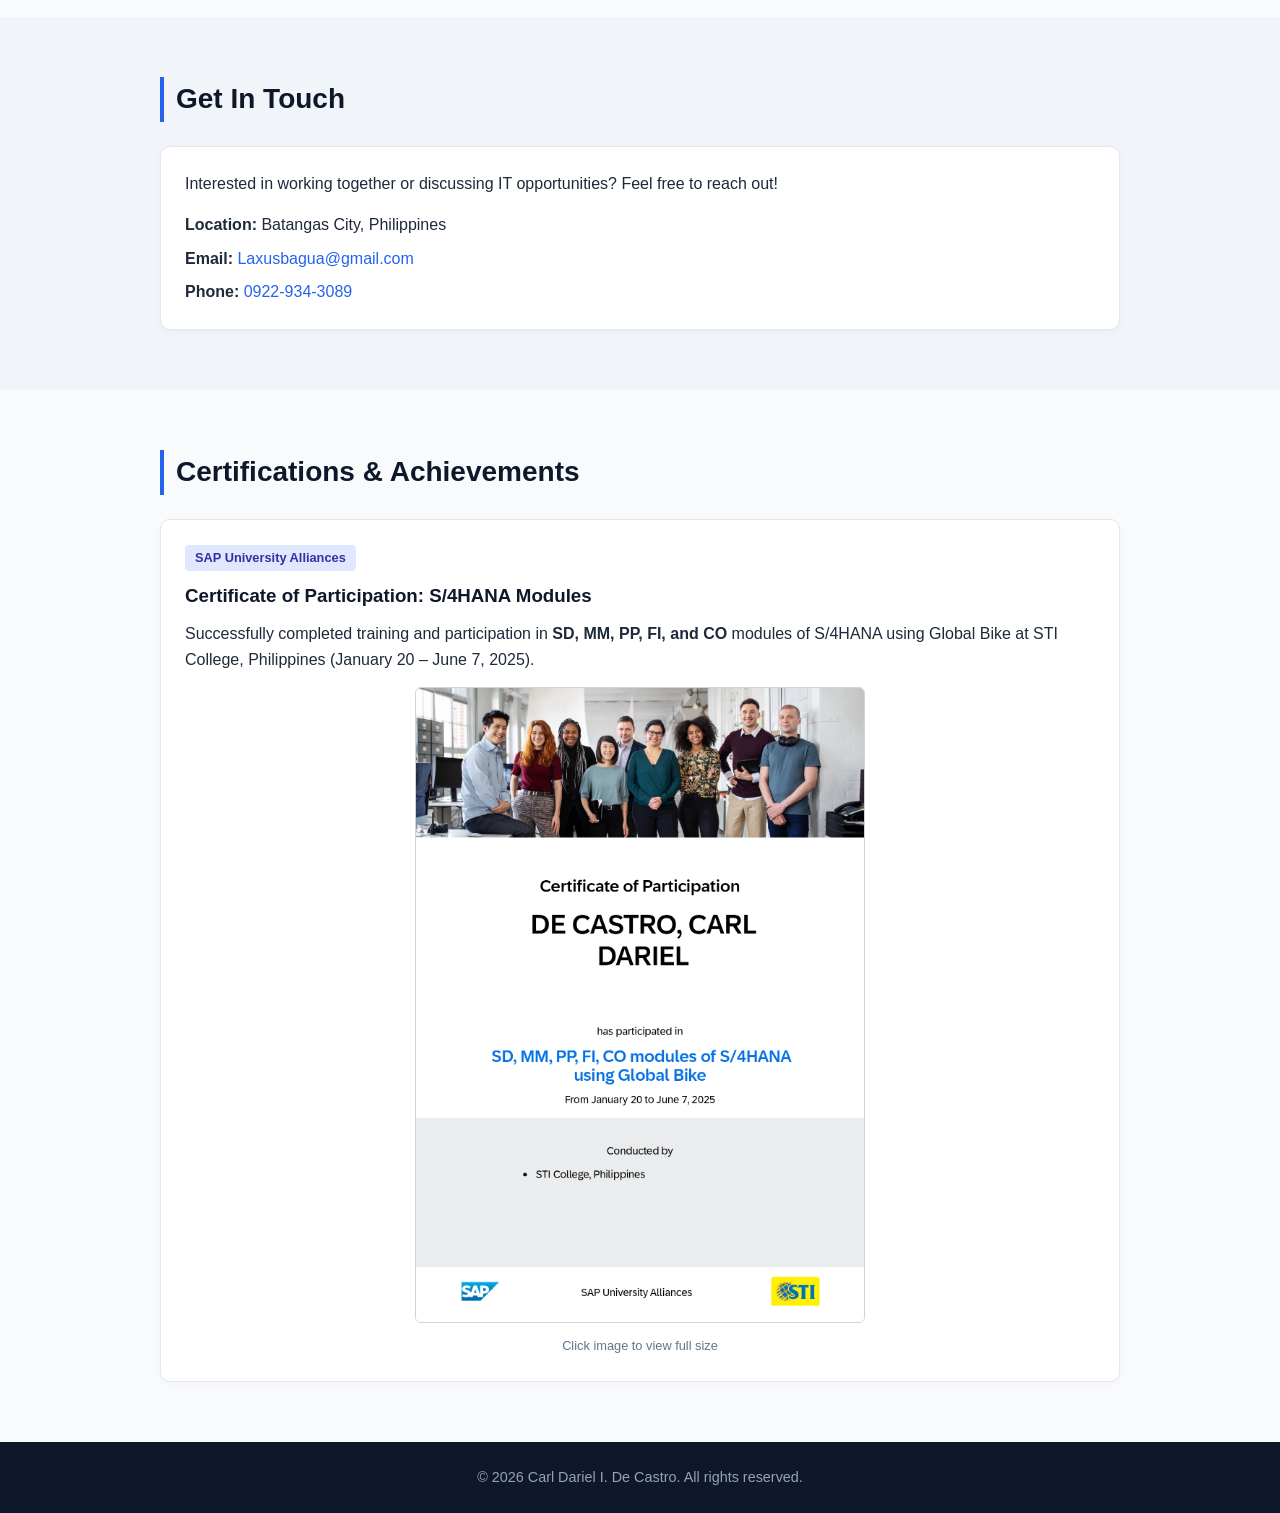
==== commit 7668dd13: "update footer" ====
--- a/index.html
+++ b/index.html
@@ -190,10 +190,6 @@
     </div>
   </section>
 
-  <!-- Footer -->
-  <footer>
-    <p>&copy; 2026 Carl Dariel I. De Castro. All rights reserved.</p>
-  </footer>
 
   <!-- Achievements Section -->
   <section id="achievements" class="section">
@@ -217,6 +213,11 @@
       </div>
     </div>
   </section>
+  
+  <!-- Footer -->
+  <footer>
+    <p>&copy; 2026 Carl Dariel I. De Castro. All rights reserved.</p>
+  </footer>
 
 </body>
 </html>
